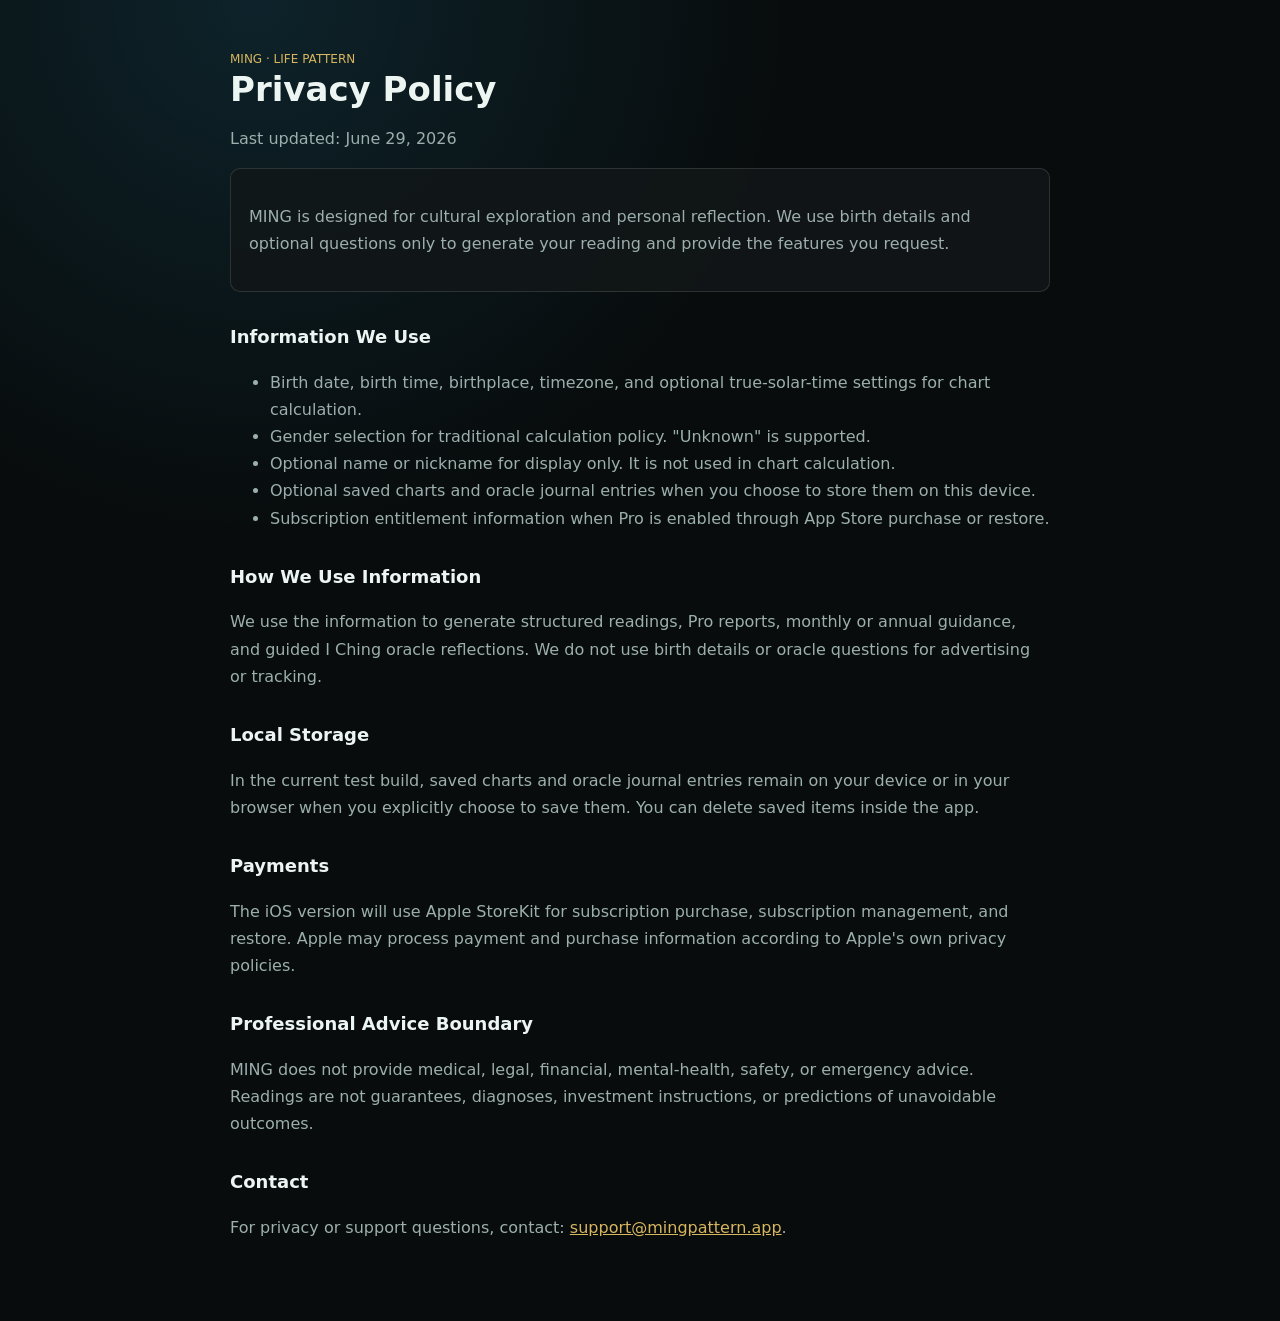
==== web/legal/privacy.html @ f8deb05b "Establish prototype audit baseline" ====
<!DOCTYPE html>
<html lang="en">
  <head>
    <meta charset="utf-8" />
    <meta name="viewport" content="width=device-width, initial-scale=1" />
    <title>MING · Privacy Policy</title>
    <style>
      :root {
        color-scheme: dark;
        --bg: #080c0d;
        --panel: #121718;
        --text: #ecf5f2;
        --muted: #9cafad;
        --gold: #d8b65f;
        --line: rgba(255, 255, 255, 0.12);
      }
      body {
        margin: 0;
        background: radial-gradient(circle at 20% 0%, rgba(53, 200, 255, 0.12), transparent 32%), var(--bg);
        color: var(--text);
        font-family: Inter, ui-sans-serif, system-ui, -apple-system, BlinkMacSystemFont, "Segoe UI", sans-serif;
        line-height: 1.7;
      }
      main {
        max-width: 820px;
        margin: 0 auto;
        padding: 44px 20px 64px;
      }
      a { color: var(--gold); }
      h1 { margin: 0 0 8px; font-size: 34px; line-height: 1.1; }
      h2 { margin-top: 30px; font-size: 18px; }
      p, li { color: var(--muted); }
      .card {
        border: 1px solid var(--line);
        border-radius: 10px;
        background: rgba(18, 23, 24, 0.84);
        padding: 18px;
      }
      .eyebrow { color: var(--gold); font-size: 12px; text-transform: uppercase; }
    </style>
  </head>
  <body>
    <main>
      <span class="eyebrow">MING · Life Pattern</span>
      <h1>Privacy Policy</h1>
      <p>Last updated: June 29, 2026</p>
      <section class="card">
        <p>
          MING is designed for cultural exploration and personal reflection. We use birth details and optional
          questions only to generate your reading and provide the features you request.
        </p>
      </section>

      <h2>Information We Use</h2>
      <ul>
        <li>Birth date, birth time, birthplace, timezone, and optional true-solar-time settings for chart calculation.</li>
        <li>Gender selection for traditional calculation policy. "Unknown" is supported.</li>
        <li>Optional name or nickname for display only. It is not used in chart calculation.</li>
        <li>Optional saved charts and oracle journal entries when you choose to store them on this device.</li>
        <li>Subscription entitlement information when Pro is enabled through App Store purchase or restore.</li>
      </ul>

      <h2>How We Use Information</h2>
      <p>
        We use the information to generate structured readings, Pro reports, monthly or annual guidance, and guided
        I Ching oracle reflections. We do not use birth details or oracle questions for advertising or tracking.
      </p>

      <h2>Local Storage</h2>
      <p>
        In the current test build, saved charts and oracle journal entries remain on your device or in your browser
        when you explicitly choose to save them. You can delete saved items inside the app.
      </p>

      <h2>Payments</h2>
      <p>
        The iOS version will use Apple StoreKit for subscription purchase, subscription management, and restore.
        Apple may process payment and purchase information according to Apple's own privacy policies.
      </p>

      <h2>Professional Advice Boundary</h2>
      <p>
        MING does not provide medical, legal, financial, mental-health, safety, or emergency advice. Readings are not
        guarantees, diagnoses, investment instructions, or predictions of unavoidable outcomes.
      </p>

      <h2>Contact</h2>
      <p>
        For privacy or support questions, contact: <a href="mailto:support@mingpattern.app">support@mingpattern.app</a>.
      </p>
    </main>
  </body>
</html>
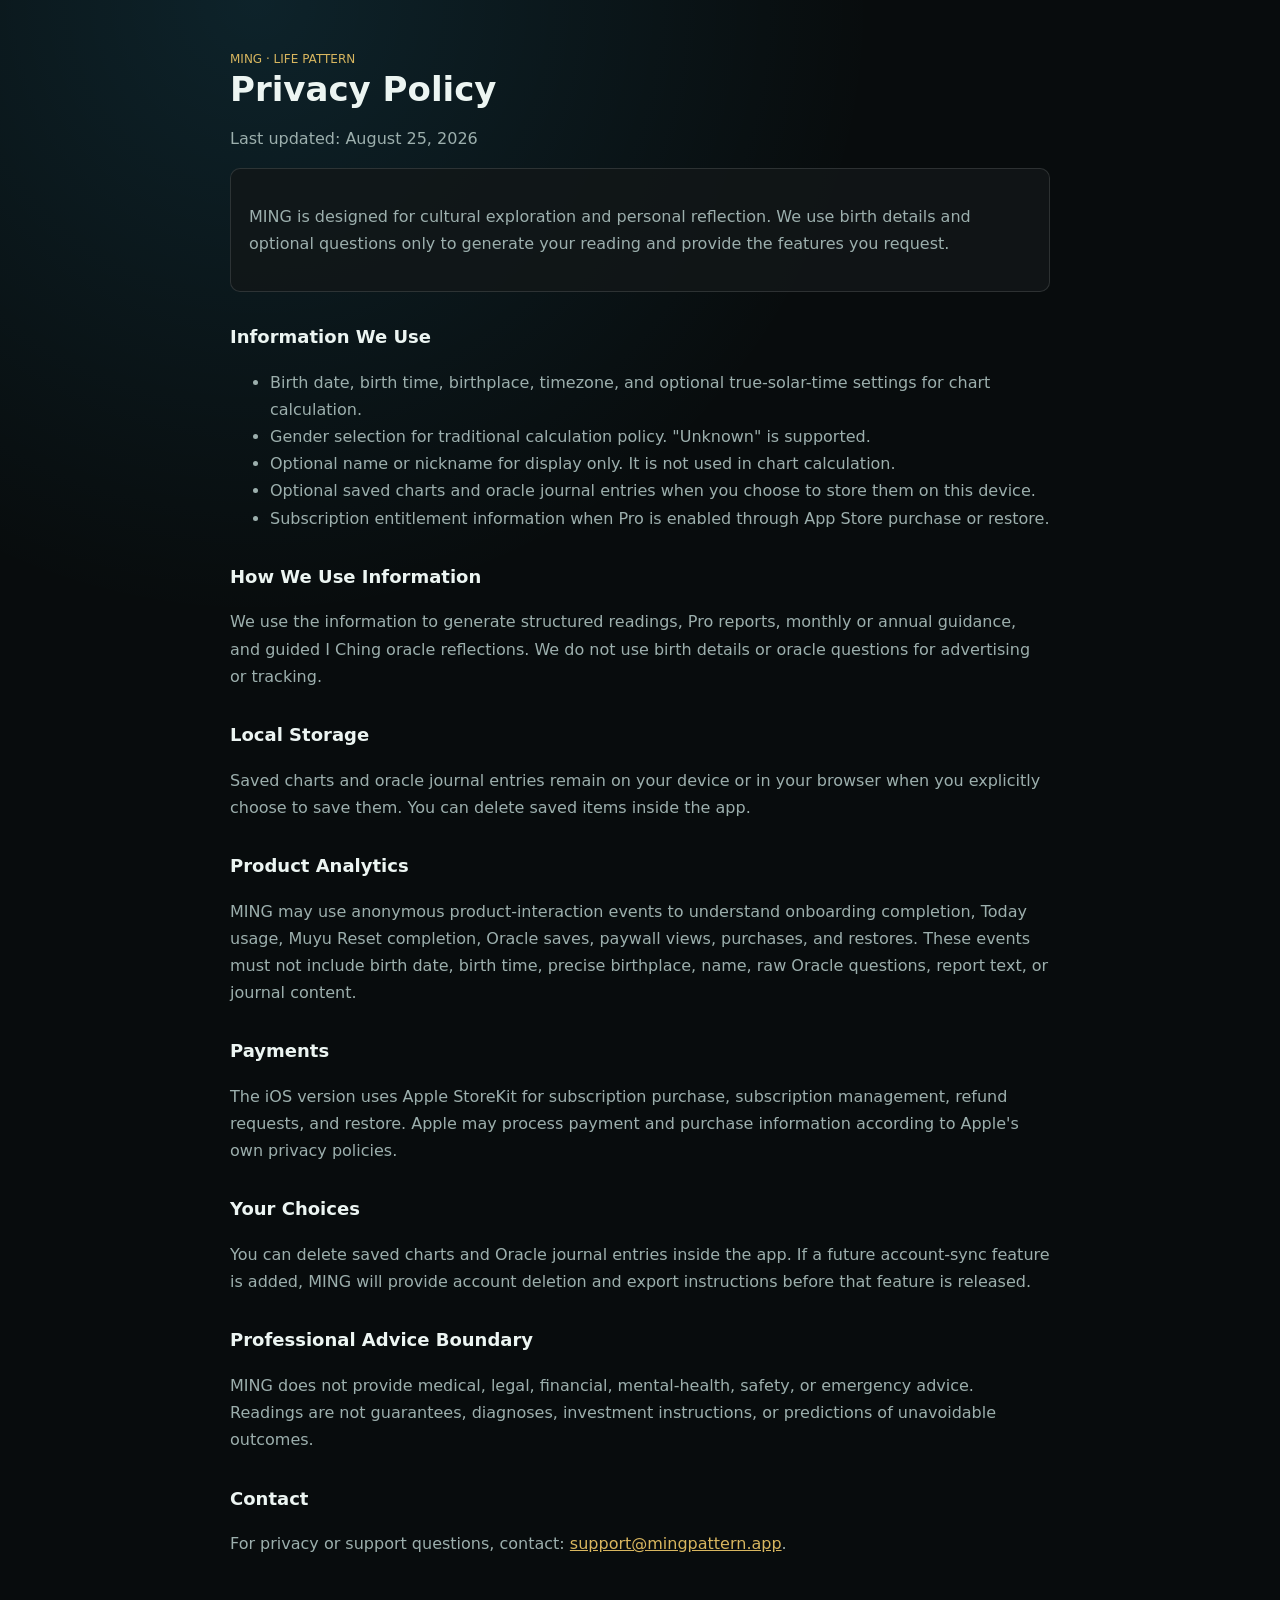
==== commit 3e81ad1a: "Prepare P3 US paid release" ====
--- a/web/legal/privacy.html
+++ b/web/legal/privacy.html
@@ -43,7 +43,7 @@
     <main>
       <span class="eyebrow">MING · Life Pattern</span>
       <h1>Privacy Policy</h1>
-      <p>Last updated: June 29, 2026</p>
+      <p>Last updated: August 25, 2026</p>
       <section class="card">
         <p>
           MING is designed for cultural exploration and personal reflection. We use birth details and optional
@@ -68,14 +68,27 @@
 
       <h2>Local Storage</h2>
       <p>
-        In the current test build, saved charts and oracle journal entries remain on your device or in your browser
-        when you explicitly choose to save them. You can delete saved items inside the app.
+        Saved charts and oracle journal entries remain on your device or in your browser when you explicitly choose to
+        save them. You can delete saved items inside the app.
+      </p>
+
+      <h2>Product Analytics</h2>
+      <p>
+        MING may use anonymous product-interaction events to understand onboarding completion, Today usage, Muyu Reset
+        completion, Oracle saves, paywall views, purchases, and restores. These events must not include birth date,
+        birth time, precise birthplace, name, raw Oracle questions, report text, or journal content.
       </p>
 
       <h2>Payments</h2>
       <p>
-        The iOS version will use Apple StoreKit for subscription purchase, subscription management, and restore.
+        The iOS version uses Apple StoreKit for subscription purchase, subscription management, refund requests, and restore.
         Apple may process payment and purchase information according to Apple's own privacy policies.
+      </p>
+
+      <h2>Your Choices</h2>
+      <p>
+        You can delete saved charts and Oracle journal entries inside the app. If a future account-sync feature is added,
+        MING will provide account deletion and export instructions before that feature is released.
       </p>
 
       <h2>Professional Advice Boundary</h2>
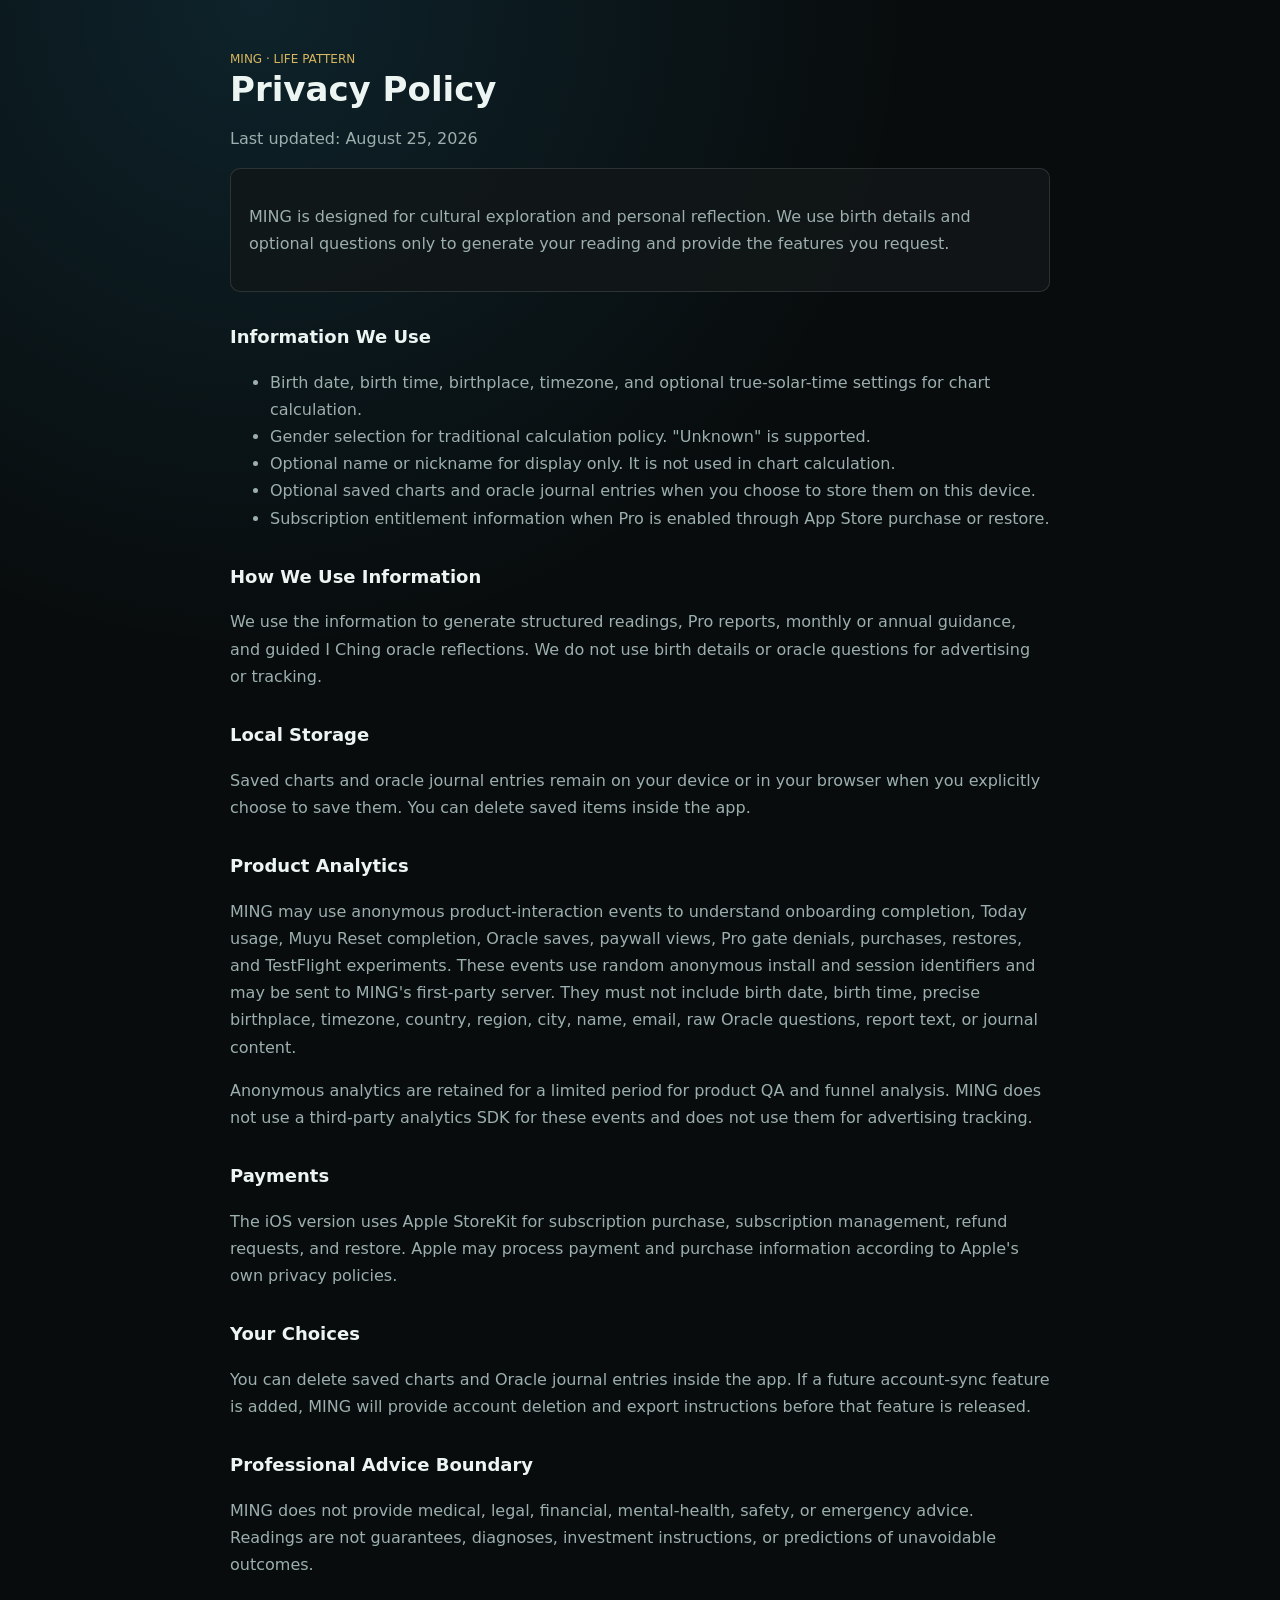
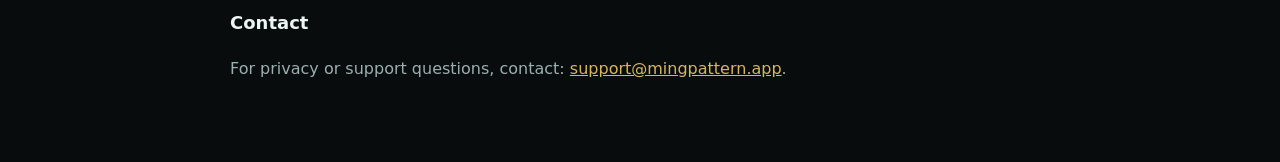
==== commit b74f0700: "Prepare US free App Store release" ====
--- a/web/legal/privacy.html
+++ b/web/legal/privacy.html
@@ -75,8 +75,14 @@
       <h2>Product Analytics</h2>
       <p>
         MING may use anonymous product-interaction events to understand onboarding completion, Today usage, Muyu Reset
-        completion, Oracle saves, paywall views, purchases, and restores. These events must not include birth date,
-        birth time, precise birthplace, name, raw Oracle questions, report text, or journal content.
+        completion, Oracle saves, paywall views, Pro gate denials, purchases, restores, and TestFlight experiments.
+        These events use random anonymous install and session identifiers and may be sent to MING's first-party server.
+        They must not include birth date, birth time, precise birthplace, timezone, country, region, city, name, email,
+        raw Oracle questions, report text, or journal content.
+      </p>
+      <p>
+        Anonymous analytics are retained for a limited period for product QA and funnel analysis. MING does not use a
+        third-party analytics SDK for these events and does not use them for advertising tracking.
       </p>
 
       <h2>Payments</h2>
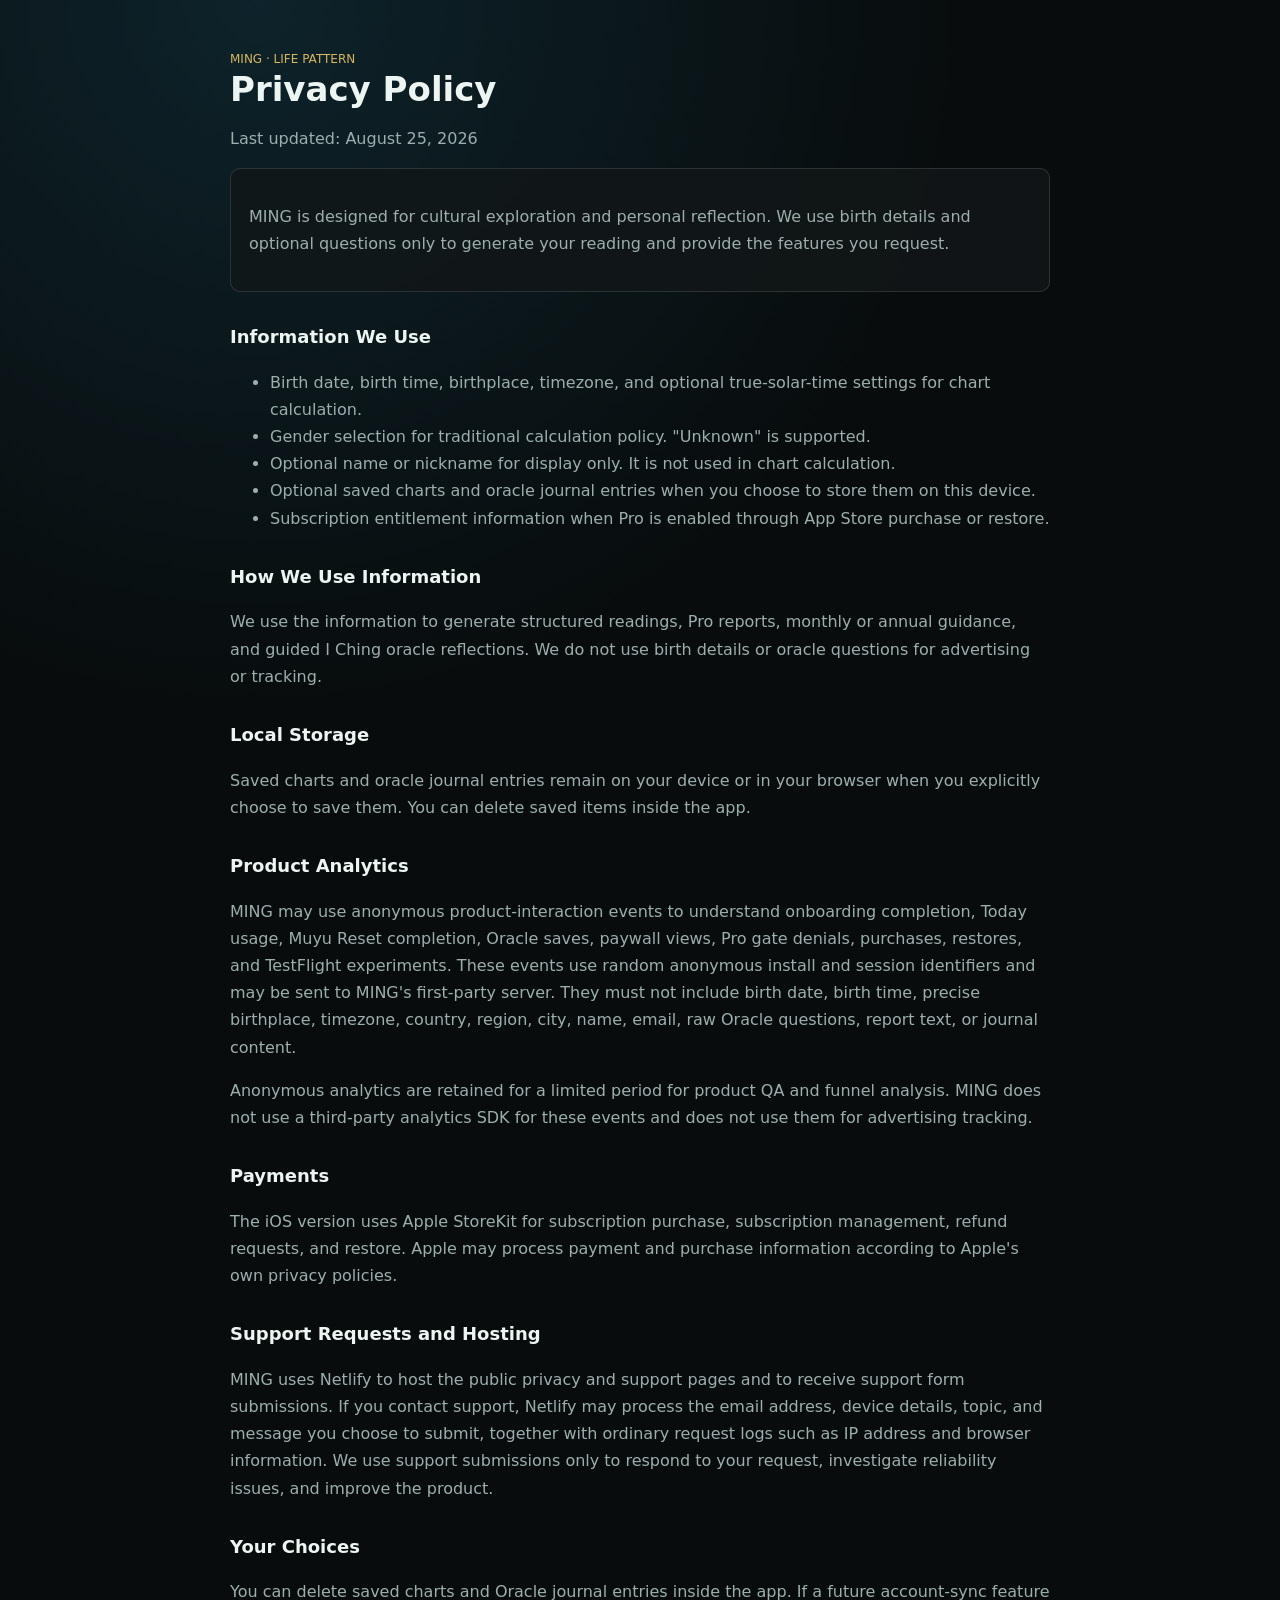
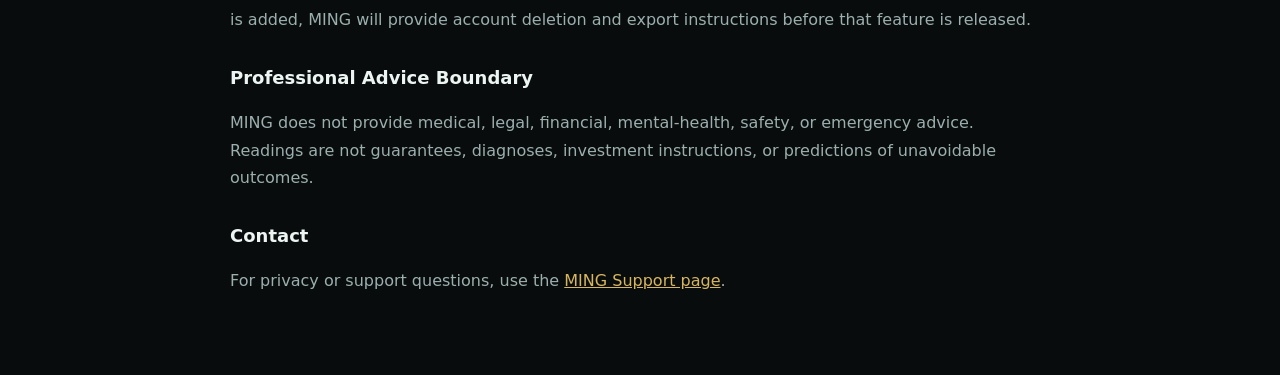
==== commit e5760386: "Add Netlify legal and support deployment" ====
--- a/web/legal/privacy.html
+++ b/web/legal/privacy.html
@@ -91,6 +91,14 @@
         Apple may process payment and purchase information according to Apple's own privacy policies.
       </p>
 
+      <h2>Support Requests and Hosting</h2>
+      <p>
+        MING uses Netlify to host the public privacy and support pages and to receive support form submissions. If you
+        contact support, Netlify may process the email address, device details, topic, and message you choose to submit,
+        together with ordinary request logs such as IP address and browser information. We use support submissions only
+        to respond to your request, investigate reliability issues, and improve the product.
+      </p>
+
       <h2>Your Choices</h2>
       <p>
         You can delete saved charts and Oracle journal entries inside the app. If a future account-sync feature is added,
@@ -105,7 +113,7 @@
 
       <h2>Contact</h2>
       <p>
-        For privacy or support questions, contact: <a href="mailto:support@mingpattern.app">support@mingpattern.app</a>.
+        For privacy or support questions, use the <a href="/support">MING Support page</a>.
       </p>
     </main>
   </body>
